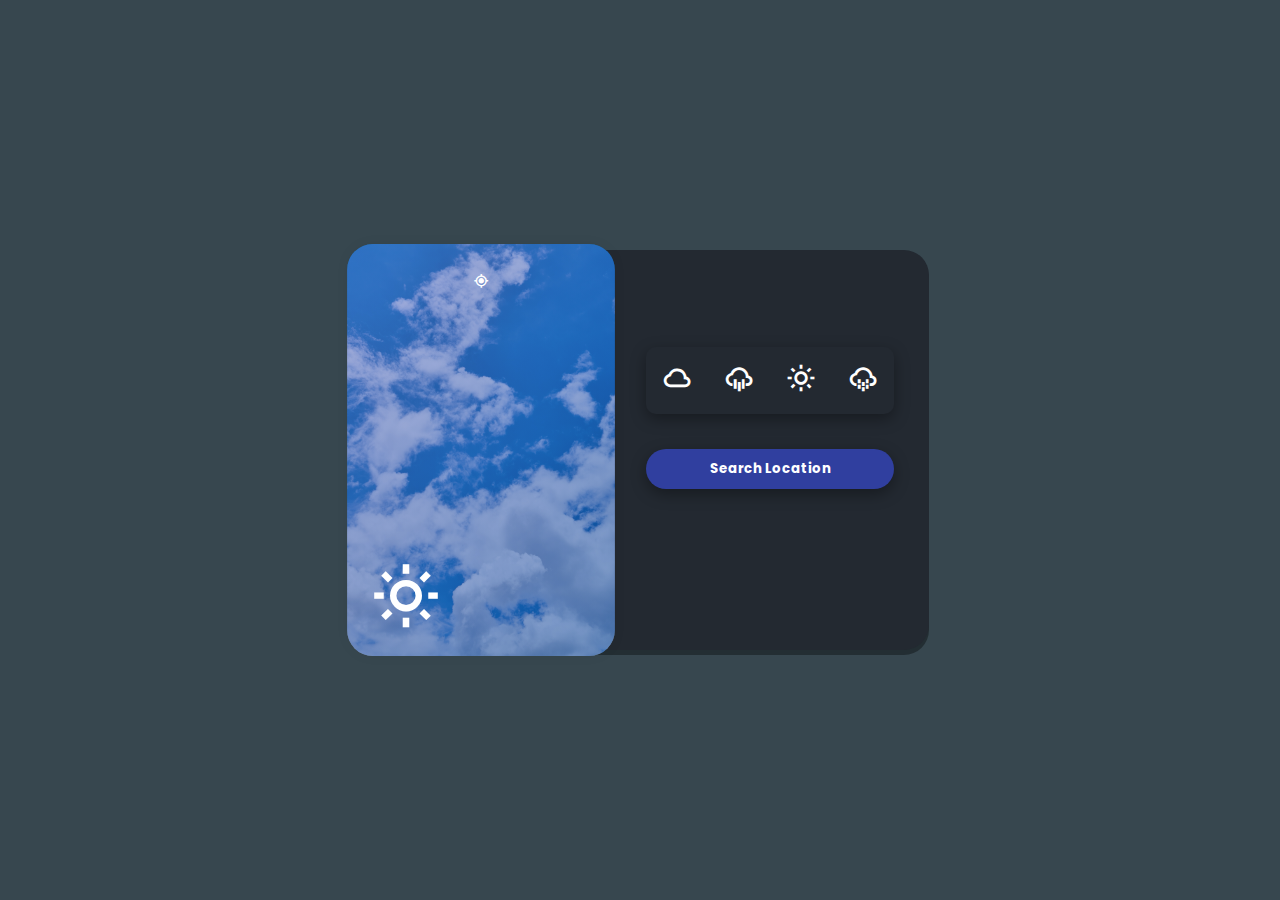
==== weather-widget/weather.html @ 09655ae6 "Add files via upload" ====
<!DOCTYPE html>
<html lang="en">

<head>
    <meta charset="UTF-8">
    <meta name="viewport" content="width=device-width, initial-scale=1.0">
    <link href='https://unpkg.com/boxicons@2.1.4/css/boxicons.min.css' rel='stylesheet'>
    <link rel="stylesheet" href="weather.css">
    <title>Weather App</title>
</head>

<body>

    <div class="container">
        <div class="left-info">
            <div class="pic-gradient"></div>
            <div class="today-info">
                <h2></h2>
                <span></span>
                <div>
                    <i class='bx bx-current-location'></i>
                    <span></span>
                </div>
            </div>
            <div class="today-weather">
                <i class='bx bx-sun'></i>
                <h1 class="weather-temp">

                </h1>
                <h3></h3>
            </div>
        </div>

        <div class="right-info">
            <div class="day-info">
                <div>
                    <span class="title"></span>
                    <span class="value"></span>
                </div>
                <div>
                    <span class="title"></span>
                    <span class="value"></span>
                </div>
                <div>
                    <span class="title"></span>
                    <span class="value"></span>
                </div>
            </div>

            <ul class="days-list">
                <li>
                    <i class='bx bx-cloud'></i>
                    <span></span>
                    <span class="temp-day"></span>
                </li>
                <li>
                    <i class='bx bx-cloud-rain'></i>
                    <span></span>
                    <span class="temp-day"></span>
                </li>
                <li>
                    <i class='bx bx-sun'></i>
                    <span></span>
                    <span class="temp-day"></span>
                </li>
                <li>
                    <i class='bx bx-cloud-drizzle'></i>
                    <span></span>
                    <span class="temp-day"></span>
                </li>
            </ul>

            <div class="btn-container">
                <button class="loc-button">Search Location</button>
            </div>

        </div>

    </div>

    <script src="weather.js"></script>

</body>

</html>
---- weather-widget/weather.css ----
@import url('https://fonts.googleapis.com/css2?family=Poppins:wght@300;400;500;600;700;800&display=swap');

* {
    margin: 0;
    padding: 0;
    box-sizing: border-box;
    font-family: 'Poppins', sans-serif;
}

body {
    background-color: #37474f;
    height: 100vh;
    display: flex;
    align-items: center;
    justify-content: center;
}

.container {
    height: 400px;
    background-color: #232931;
    color: #fff;
    border-radius: 25px;
    box-shadow: 0 5px rgba(0, 0, 0, 0.35);
}

.left-info {
    width: 260px;
    height: 100%;
    float: left;
    display: flex;
    border-radius: 25px;
    justify-content: center;
    background: url(weather-image.jpg);
    background-position: center;
    background-size: cover;
    transform: scale(1.03) perspective(200px);
    cursor: pointer;
    box-shadow: 0 0 20px -10px rgba(0, 0, 0, 0.2);
    transition: all 0.3s ease;
}

.left-info:hover {
    transform: scale(1.1) perspective(2500px) rotateY(5deg);
}

.pic-gradient {
    position: absolute;
    width: 100%;
    height: 100%;
    top: 0;
    left: 0;
    background: linear-gradient(135deg, #5c6bc0 10%, #0d47a1 100%);
    border-radius: 25px;
    opacity: 0.5;
}

.today-info {
    position: absolute;
    display: flex;
    flex-direction: column;
    margin-top: 25px;
}

.today-weather {
    position: absolute;
    display: flex;
    flex-direction: column;
    align-items: flex-start;
    bottom: 20px;
    left: 20px;
}

.today-weather .bx {
    font-size: 4.6rem;
}

.weather-temp {
    font-weight: 700;
    font-size: 3.5rem;
}

.right-info {
    float: right;
    position: relative;
    height: 100%;
    padding-top: 25px;
}

.day-info {
    padding: 25px 35px;
    display: flex;
    flex-direction: column;
}

.day-info div:not(:last-child) {
    margin-bottom: 6px;
}

.day-info div .title {
    font-weight: 700;
}

.day-info div .value {
    float: right;
}

.days-list {
    display: flex;
    list-style: none;
    margin: 10px 35px;
    box-shadow: 0 5px 15px rgba(0, 0, 0, 0.35);
    border-radius: 10px;
}

.days-list li {
    padding: 15px;
    cursor: pointer;
    display: flex;
    flex-direction: column;
    justify-content: space-between;
    align-items: center;
    border-radius: 10px;
    transition: all 0.3s ease;
}

.days-list li .bx {
    margin-bottom: 5px;
    font-size: 2rem;
}

.days-list li:hover {
    transform: scale(1.1);
    background: #fff;
    color: #222831;
    box-shadow: 0 5px 15px rgba(0, 0, 0, 0.35);
}

.days-list li .days-temp {
    margin-top: 6px;
    font-weight: 700;
}

.btn-container {
    padding: 25px 35px;
}

.loc-button {
    outline: none;
    width: 100%;
    border: none;
    font-weight: 700;
    border-radius: 25px;
    padding: 10px;
    background: #303f9f;
    color: #fff;
    cursor: pointer;
    box-shadow: 0 5px 15px rgba(0, 0, 0, 0.35);
    transition: all 0.3s ease;
}

.loc-button:hover {
    background-color: #1a237e;
}
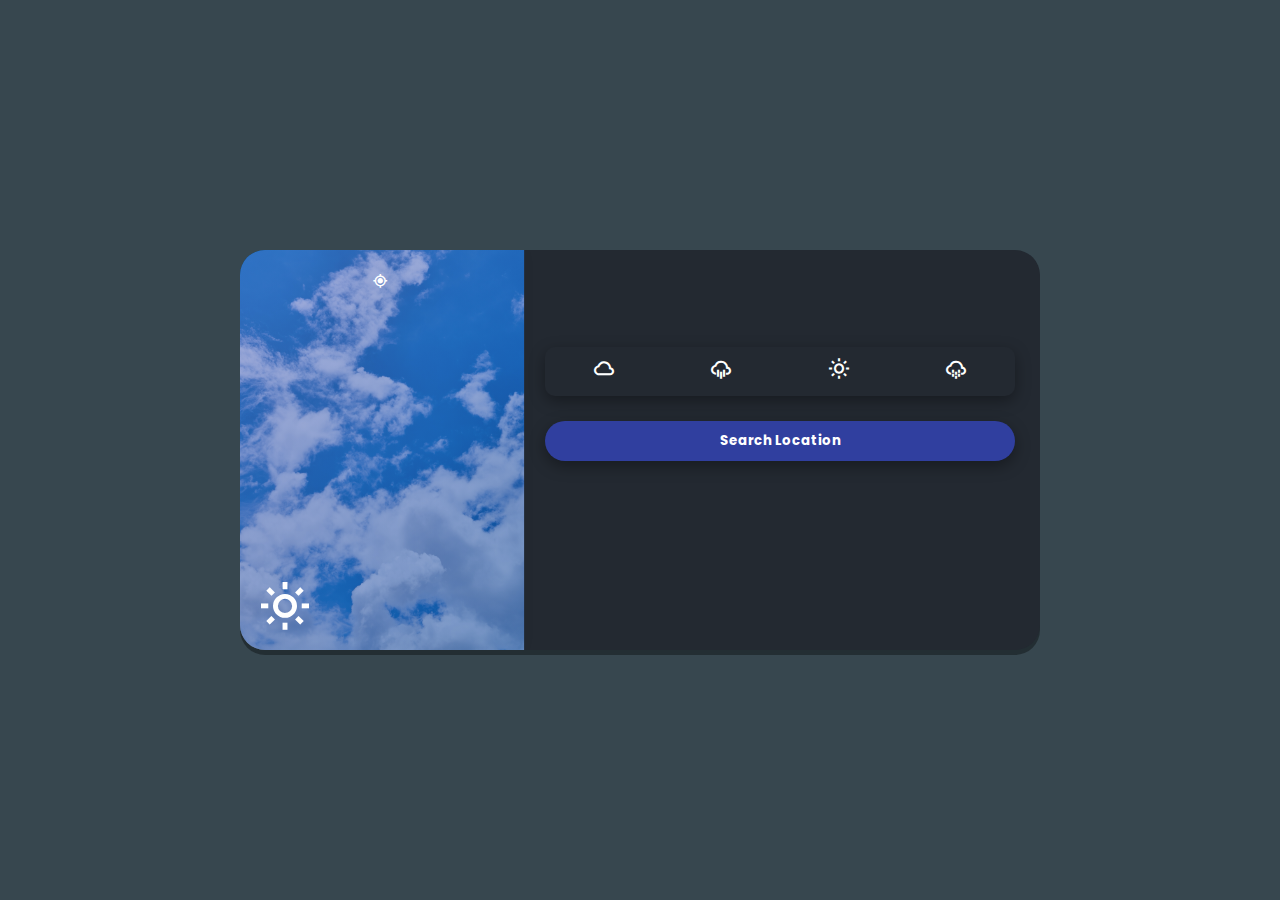
==== commit d7b7718d: "Update weather.html" ====
--- a/weather-widget/weather.html
+++ b/weather-widget/weather.html
@@ -7,10 +7,37 @@
     <link href='https://unpkg.com/boxicons@2.1.4/css/boxicons.min.css' rel='stylesheet'>
     <link rel="stylesheet" href="weather.css">
     <title>Weather App</title>
+    <!-- Add a base target to ensure all links open in parent window -->
+    <base target="_parent">
+    <!-- Add inline styles to make the widget iframe-friendly -->
+    <style>
+        /* These styles only apply when inside an iframe */
+        @media (max-width: 700px) {
+            .container {
+                border-radius: 15px;
+            }
+            
+            .today-weather .bx {
+                font-size: 2.5rem;
+            }
+            
+            .weather-temp {
+                font-size: 2.2rem;
+            }
+            
+            .days-list {
+                flex-wrap: wrap;
+                justify-content: center;
+            }
+            
+            .days-list li {
+                min-width: 70px;
+            }
+        }
+    </style>
 </head>
 
 <body>
-
     <div class="container">
         <div class="left-info">
             <div class="pic-gradient"></div>
@@ -24,9 +51,7 @@
             </div>
             <div class="today-weather">
                 <i class='bx bx-sun'></i>
-                <h1 class="weather-temp">
-
-                </h1>
+                <h1 class="weather-temp"></h1>
                 <h3></h3>
             </div>
         </div>
@@ -73,13 +98,28 @@
             <div class="btn-container">
                 <button class="loc-button">Search Location</button>
             </div>
-
         </div>
-
     </div>
 
     <script src="weather.js"></script>
-
+    <!-- Add iframe communication script -->
+    <script>
+        // Helper function to detect if we're in an iframe
+        function isInIframe() {
+            try {
+                return window.self !== window.top;
+            } catch (e) {
+                return true; // If there's an error, we're probably in an iframe with cross-origin issues
+            }
+        }
+        
+        // Adjust styling when in iframe
+        if (isInIframe()) {
+            document.body.style.height = 'auto';
+            document.body.style.padding = '10px';
+            document.body.style.background = 'transparent';
+        }
+    </script>
 </body>
 
-</html>+</html>
--- a/weather-widget/weather.css
+++ b/weather-widget/weather.css
@@ -16,19 +16,25 @@
 }
 
 .container {
-    height: 400px;
+    width: 100%;  /* Make container responsive */
+    height: 400px; /* Maintain a reasonable height */
+    max-width: 800px; /* Prevent it from getting too wide */
     background-color: #232931;
     color: #fff;
     border-radius: 25px;
     box-shadow: 0 5px rgba(0, 0, 0, 0.35);
+    overflow: hidden; /* Prevent content from spilling out */
+    margin: 0 auto; /* Center the container */
+    position: relative; /* Needed for absolute positioning */
 }
 
 .left-info {
-    width: 260px;
+    width: 35%; /* Use percentage instead of fixed pixel width */
+    min-width: 200px; /* Set a minimum width */
     height: 100%;
     float: left;
     display: flex;
-    border-radius: 25px;
+    border-radius: 25px 0 0 25px; /* Only round left corners */
     justify-content: center;
     background: url(weather-image.jpg);
     background-position: center;
@@ -37,10 +43,11 @@
     cursor: pointer;
     box-shadow: 0 0 20px -10px rgba(0, 0, 0, 0.2);
     transition: all 0.3s ease;
+    position: relative; /* For absolute positioning of children */
 }
 
 .left-info:hover {
-    transform: scale(1.1) perspective(2500px) rotateY(5deg);
+    transform: scale(1.05) perspective(2500px) rotateY(5deg);
 }
 
 .pic-gradient {
@@ -50,7 +57,7 @@
     top: 0;
     left: 0;
     background: linear-gradient(135deg, #5c6bc0 10%, #0d47a1 100%);
-    border-radius: 25px;
+    border-radius: 25px 0 0 25px; /* Match left-info border radius */
     opacity: 0.5;
 }
 
@@ -59,6 +66,8 @@
     display: flex;
     flex-direction: column;
     margin-top: 25px;
+    padding: 0 10px; /* Add some padding */
+    max-width: 100%; /* Prevent overflow */
 }
 
 .today-weather {
@@ -71,12 +80,12 @@
 }
 
 .today-weather .bx {
-    font-size: 4.6rem;
+    font-size: 3.5rem; /* Slightly reduced from 4.6rem */
 }
 
 .weather-temp {
     font-weight: 700;
-    font-size: 3.5rem;
+    font-size: 2.8rem; /* Slightly reduced from 3.5rem */
 }
 
 .right-info {
@@ -84,10 +93,12 @@
     position: relative;
     height: 100%;
     padding-top: 25px;
+    width: 65%; /* Complement to left-info width */
+    box-sizing: border-box; /* Include padding in width calculation */
 }
 
 .day-info {
-    padding: 25px 35px;
+    padding: 25px;
     display: flex;
     flex-direction: column;
 }
@@ -107,13 +118,13 @@
 .days-list {
     display: flex;
     list-style: none;
-    margin: 10px 35px;
+    margin: 10px 25px;
     box-shadow: 0 5px 15px rgba(0, 0, 0, 0.35);
     border-radius: 10px;
 }
 
 .days-list li {
-    padding: 15px;
+    padding: 10px; /* Reduced from 15px */
     cursor: pointer;
     display: flex;
     flex-direction: column;
@@ -121,15 +132,16 @@
     align-items: center;
     border-radius: 10px;
     transition: all 0.3s ease;
+    flex: 1; /* Distribute width evenly */
 }
 
 .days-list li .bx {
     margin-bottom: 5px;
-    font-size: 2rem;
+    font-size: 1.5rem; /* Reduced from 2rem */
 }
 
 .days-list li:hover {
-    transform: scale(1.1);
+    transform: scale(1.05); /* Reduced from 1.1 */
     background: #fff;
     color: #222831;
     box-shadow: 0 5px 15px rgba(0, 0, 0, 0.35);
@@ -138,10 +150,11 @@
 .days-list li .days-temp {
     margin-top: 6px;
     font-weight: 700;
+    font-size: 0.9rem; /* Added to control size */
 }
 
 .btn-container {
-    padding: 25px 35px;
+    padding: 15px 25px; /* Reduced from 25px 35px */
 }
 
 .loc-button {
@@ -160,4 +173,32 @@
 
 .loc-button:hover {
     background-color: #1a237e;
-}+}
+
+/* Media queries for better responsiveness */
+@media (max-width: 600px) {
+    .container {
+        height: auto; /* Allow height to adjust */
+        min-height: 400px;
+    }
+    
+    .left-info {
+        width: 100%;
+        height: 200px;
+        float: none;
+        border-radius: 25px 25px 0 0;
+    }
+    
+    .pic-gradient {
+        border-radius: 25px 25px 0 0;
+    }
+    
+    .right-info {
+        width: 100%;
+        float: none;
+    }
+    
+    .days-list li .bx {
+        font-size: 1.2rem;
+    }
+}
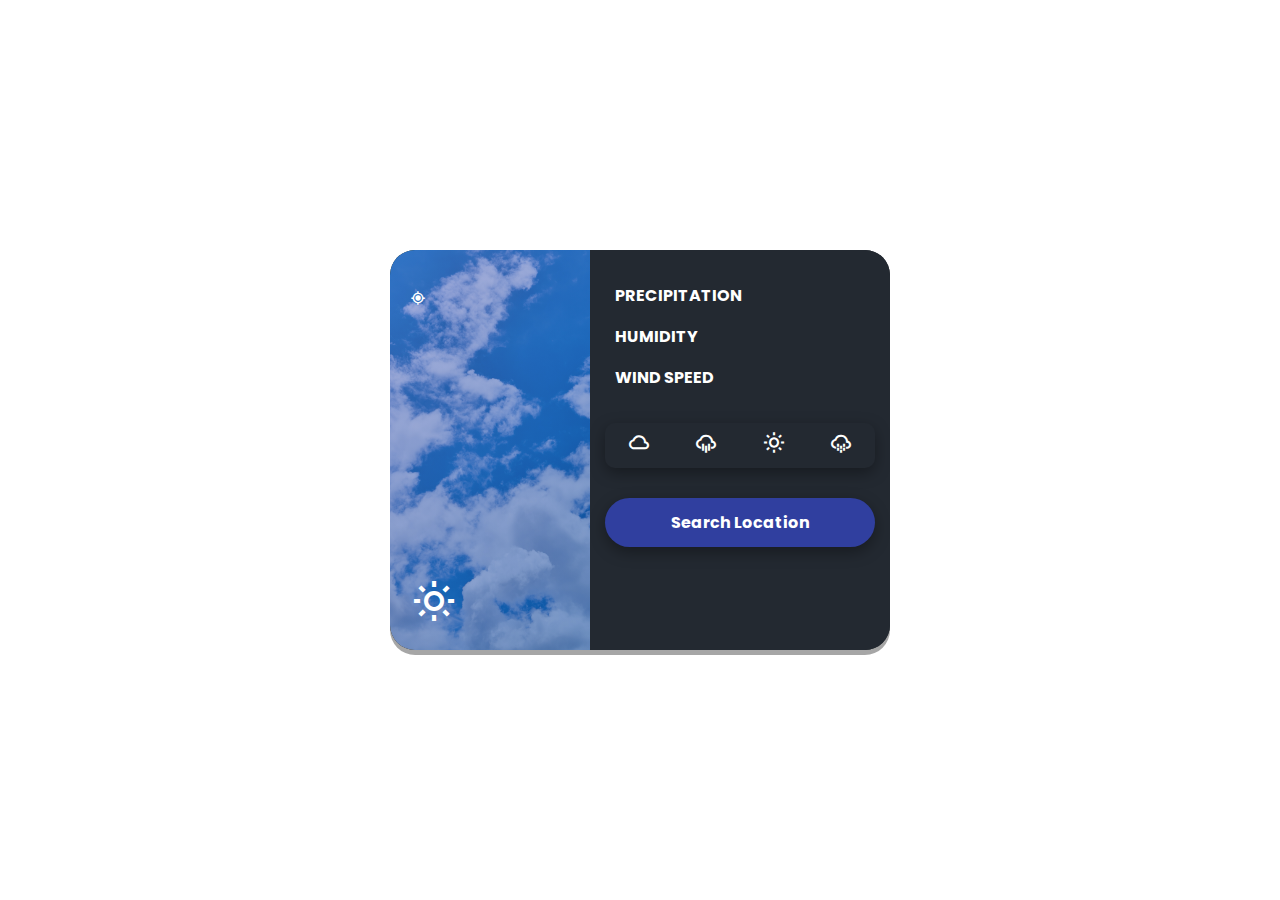
==== commit 534bc147: "Update weather.html" ====
--- a/weather-widget/weather.html
+++ b/weather-widget/weather.html
@@ -7,31 +7,31 @@
     <link href='https://unpkg.com/boxicons@2.1.4/css/boxicons.min.css' rel='stylesheet'>
     <link rel="stylesheet" href="weather.css">
     <title>Weather App</title>
-    <!-- Add a base target to ensure all links open in parent window -->
     <base target="_parent">
-    <!-- Add inline styles to make the widget iframe-friendly -->
+    <!-- Additional styles to eliminate any space issues -->
     <style>
-        /* These styles only apply when inside an iframe */
-        @media (max-width: 700px) {
-            .container {
-                border-radius: 15px;
+        html, body {
+            margin: 0;
+            padding: 0;
+            height: 100%;
+            width: 100%;
+            overflow: hidden;
+            background-color: transparent !important;
+        }
+        
+        /* Force container to take available width */
+        .container {
+            margin: 0 auto;
+        }
+        
+        /* Adjust content when viewed in iframe */
+        @media (max-width: 500px) {
+            .days-list li .bx {
+                font-size: 1.25rem;
             }
             
-            .today-weather .bx {
-                font-size: 2.5rem;
-            }
-            
-            .weather-temp {
-                font-size: 2.2rem;
-            }
-            
-            .days-list {
-                flex-wrap: wrap;
-                justify-content: center;
-            }
-            
-            .days-list li {
-                min-width: 70px;
+            .days-list li span {
+                font-size: 0.8rem;
             }
         }
     </style>
@@ -59,15 +59,15 @@
         <div class="right-info">
             <div class="day-info">
                 <div>
-                    <span class="title"></span>
+                    <span class="title">PRECIPITATION</span>
                     <span class="value"></span>
                 </div>
                 <div>
-                    <span class="title"></span>
+                    <span class="title">HUMIDITY</span>
                     <span class="value"></span>
                 </div>
                 <div>
-                    <span class="title"></span>
+                    <span class="title">WIND SPEED</span>
                     <span class="value"></span>
                 </div>
             </div>
@@ -102,23 +102,68 @@
     </div>
 
     <script src="weather.js"></script>
-    <!-- Add iframe communication script -->
     <script>
-        // Helper function to detect if we're in an iframe
+        // Improved iframe detection and sizing
         function isInIframe() {
             try {
                 return window.self !== window.top;
             } catch (e) {
-                return true; // If there's an error, we're probably in an iframe with cross-origin issues
+                return true;
             }
         }
         
-        // Adjust styling when in iframe
-        if (isInIframe()) {
-            document.body.style.height = 'auto';
-            document.body.style.padding = '10px';
-            document.body.style.background = 'transparent';
+        // Notify parent frame about our dimensions
+        function notifyParentSize() {
+            if (isInIframe()) {
+                const container = document.querySelector('.container');
+                const height = container.offsetHeight;
+                const width = container.offsetWidth;
+                
+                window.parent.postMessage({
+                    type: 'resize',
+                    height: height,
+                    width: width
+                }, '*');
+                
+                // Also use direct styling to remove any extra space
+                document.body.style.height = height + 'px';
+                document.body.style.width = '100%';
+                document.body.style.maxWidth = width + 'px';
+                document.body.style.overflow = 'hidden';
+            }
         }
+        
+        // Fix sizing issues
+        document.addEventListener('DOMContentLoaded', function() {
+            if (isInIframe()) {
+                // Immediately apply styles to eliminate black space
+                document.body.style.background = 'transparent';
+                document.body.style.margin = '0';
+                document.body.style.padding = '0';
+                document.body.style.overflow = 'hidden';
+                
+                // Initial notification
+                setTimeout(notifyParentSize, 100);
+                
+                // Set up resize event
+                window.addEventListener('resize', notifyParentSize);
+                
+                // Make sure we adjust size after weather data loads
+                setTimeout(notifyParentSize, 1000);
+                setTimeout(notifyParentSize, 2000);
+            }
+        });
+        
+        // Override the button click to prevent the prompt from causing layout issues
+        document.querySelector('.loc-button').addEventListener('click', function(e) {
+            e.preventDefault();
+            const location = prompt('Enter location:');
+            if (location && typeof fetchWeatherData === 'function') {
+                fetchWeatherData(location);
+                // Update size after data loads
+                setTimeout(notifyParentSize, 1000);
+            }
+        });
     </script>
 </body>
 
--- a/weather-widget/weather.css
+++ b/weather-widget/weather.css
@@ -8,46 +8,45 @@
 }
 
 body {
-    background-color: #37474f;
-    height: 100vh;
+    background-color: transparent; /* Change to transparent */
+    margin: 0;
+    padding: 0;
     display: flex;
     align-items: center;
     justify-content: center;
+    min-height: 100vh;
+    width: 100%;
+    overflow: hidden; /* Prevent scrollbars */
 }
 
 .container {
-    width: 100%;  /* Make container responsive */
-    height: 400px; /* Maintain a reasonable height */
-    max-width: 800px; /* Prevent it from getting too wide */
+    width: 100%;  /* Full width */
+    max-width: 500px; /* Reduced from 800px */
     background-color: #232931;
     color: #fff;
     border-radius: 25px;
     box-shadow: 0 5px rgba(0, 0, 0, 0.35);
-    overflow: hidden; /* Prevent content from spilling out */
-    margin: 0 auto; /* Center the container */
-    position: relative; /* Needed for absolute positioning */
+    overflow: hidden;
+    margin: 0 auto;
+    position: relative;
 }
 
 .left-info {
-    width: 35%; /* Use percentage instead of fixed pixel width */
-    min-width: 200px; /* Set a minimum width */
-    height: 100%;
-    float: left;
-    display: flex;
-    border-radius: 25px 0 0 25px; /* Only round left corners */
+    width: 100%; /* Full width on mobile */
+    height: 220px; /* Fixed height for the top portion */
+    float: none; /* Not floating anymore */
+    display: flex;
+    border-radius: 25px 25px 0 0; /* Only round top corners */
     justify-content: center;
     background: url(weather-image.jpg);
     background-position: center;
     background-size: cover;
-    transform: scale(1.03) perspective(200px);
-    cursor: pointer;
-    box-shadow: 0 0 20px -10px rgba(0, 0, 0, 0.2);
-    transition: all 0.3s ease;
-    position: relative; /* For absolute positioning of children */
+    position: relative;
+    transform: none; /* Remove the transform */
 }
 
 .left-info:hover {
-    transform: scale(1.05) perspective(2500px) rotateY(5deg);
+    transform: none; /* Remove hover effect */
 }
 
 .pic-gradient {
@@ -57,7 +56,7 @@
     top: 0;
     left: 0;
     background: linear-gradient(135deg, #5c6bc0 10%, #0d47a1 100%);
-    border-radius: 25px 0 0 25px; /* Match left-info border radius */
+    border-radius: 25px 25px 0 0; /* Match left-info border radius */
     opacity: 0.5;
 }
 
@@ -66,95 +65,121 @@
     display: flex;
     flex-direction: column;
     margin-top: 25px;
-    padding: 0 10px; /* Add some padding */
-    max-width: 100%; /* Prevent overflow */
+    padding: 0 20px;
+    text-align: center;
+    width: 100%;
+}
+
+.today-info h2 {
+    font-size: 2.5rem;
+    margin-bottom: 5px;
+}
+
+.today-info > div {
+    display: flex;
+    align-items: center;
+    justify-content: center;
+    margin-top: 10px;
 }
 
 .today-weather {
     position: absolute;
     display: flex;
     flex-direction: column;
-    align-items: flex-start;
+    align-items: center; /* Center items */
+    justify-content: flex-end;
     bottom: 20px;
-    left: 20px;
+    width: 100%; /* Full width */
+    left: 0; /* Position from the left */
+    text-align: center;
 }
 
 .today-weather .bx {
-    font-size: 3.5rem; /* Slightly reduced from 4.6rem */
+    font-size: 3rem;
 }
 
 .weather-temp {
     font-weight: 700;
-    font-size: 2.8rem; /* Slightly reduced from 3.5rem */
+    font-size: 3.5rem;
+    margin: 0;
+}
+
+.today-weather h3 {
+    margin-top: 5px;
+    font-size: 1.5rem;
+    font-weight: 400;
 }
 
 .right-info {
-    float: right;
-    position: relative;
-    height: 100%;
-    padding-top: 25px;
-    width: 65%; /* Complement to left-info width */
-    box-sizing: border-box; /* Include padding in width calculation */
+    float: none; /* Not floating anymore */
+    width: 100%; /* Full width */
+    padding: 15px 0 0 0;
+    background-color: #232931;
 }
 
 .day-info {
-    padding: 25px;
-    display: flex;
-    flex-direction: column;
+    padding: 10px 25px;
+    display: flex;
+    flex-direction: column;
+}
+
+.day-info div {
+    display: flex;
+    justify-content: space-between;
+    padding: 8px 0;
 }
 
 .day-info div:not(:last-child) {
-    margin-bottom: 6px;
+    margin-bottom: 0;
 }
 
 .day-info div .title {
     font-weight: 700;
 }
 
-.day-info div .value {
-    float: right;
-}
-
 .days-list {
     display: flex;
     list-style: none;
-    margin: 10px 25px;
+    margin: 15px 15px;
+    padding: 0;
     box-shadow: 0 5px 15px rgba(0, 0, 0, 0.35);
     border-radius: 10px;
 }
 
 .days-list li {
-    padding: 10px; /* Reduced from 15px */
+    padding: 8px 5px;
     cursor: pointer;
     display: flex;
     flex-direction: column;
-    justify-content: space-between;
+    justify-content: center;
     align-items: center;
     border-radius: 10px;
-    transition: all 0.3s ease;
-    flex: 1; /* Distribute width evenly */
+    flex: 1;
+    text-align: center;
 }
 
 .days-list li .bx {
     margin-bottom: 5px;
-    font-size: 1.5rem; /* Reduced from 2rem */
+    font-size: 1.5rem;
 }
 
 .days-list li:hover {
-    transform: scale(1.05); /* Reduced from 1.1 */
+    transform: scale(1.05);
     background: #fff;
     color: #222831;
-    box-shadow: 0 5px 15px rgba(0, 0, 0, 0.35);
-}
-
-.days-list li .days-temp {
-    margin-top: 6px;
-    font-weight: 700;
-    font-size: 0.9rem; /* Added to control size */
+}
+
+.days-list li span {
+    font-size: 0.85rem;
+}
+
+.days-list li .day-temp {
+    margin-top: 5px;
+    font-weight: 700;
 }
 
 .btn-container {
-    padding: 15px 25px; /* Reduced from 25px 35px */
+    padding: 15px 15px 20px;
 }
 
 .loc-button {
@@ -163,42 +188,55 @@
     border: none;
     font-weight: 700;
     border-radius: 25px;
-    padding: 10px;
+    padding: 12px;
     background: #303f9f;
     color: #fff;
     cursor: pointer;
     box-shadow: 0 5px 15px rgba(0, 0, 0, 0.35);
     transition: all 0.3s ease;
+    font-size: 1rem;
 }
 
 .loc-button:hover {
     background-color: #1a237e;
 }
 
-/* Media queries for better responsiveness */
-@media (max-width: 600px) {
+/* Mobile-first approach */
+@media (min-width: 600px) {
     .container {
-        height: auto; /* Allow height to adjust */
-        min-height: 400px;
+        display: flex;
+        flex-wrap: wrap;
+        height: 400px;
     }
     
     .left-info {
-        width: 100%;
-        height: 200px;
-        float: none;
-        border-radius: 25px 25px 0 0;
+        width: 40%;
+        height: 100%;
+        border-radius: 25px 0 0 25px;
     }
     
     .pic-gradient {
-        border-radius: 25px 25px 0 0;
+        border-radius: 25px 0 0 25px;
     }
     
     .right-info {
-        width: 100%;
-        float: none;
-    }
-    
-    .days-list li .bx {
-        font-size: 1.2rem;
-    }
-}
+        width: 60%;
+        height: 100%;
+    }
+    
+    .today-info {
+        text-align: left;
+        padding-left: 20px;
+    }
+    
+    .today-info > div {
+        justify-content: flex-start;
+    }
+    
+    .today-weather {
+        align-items: flex-start;
+        text-align: left;
+        left: 20px;
+        width: auto;
+    }
+}
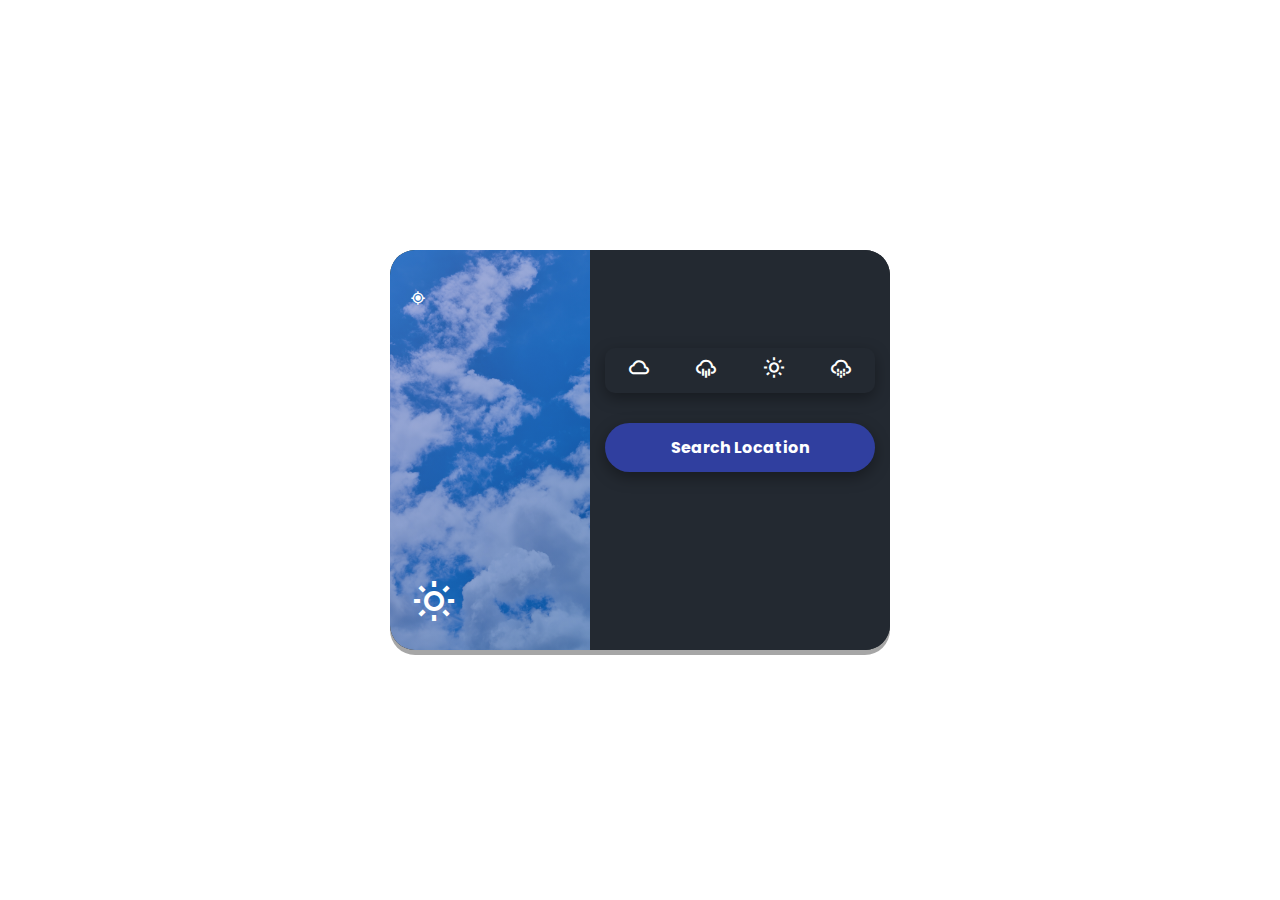
==== commit 51ad4ed3: "Update weather.html" ====
--- a/weather-widget/weather.html
+++ b/weather-widget/weather.html
@@ -7,37 +7,10 @@
     <link href='https://unpkg.com/boxicons@2.1.4/css/boxicons.min.css' rel='stylesheet'>
     <link rel="stylesheet" href="weather.css">
     <title>Weather App</title>
-    <base target="_parent">
-    <!-- Additional styles to eliminate any space issues -->
-    <style>
-        html, body {
-            margin: 0;
-            padding: 0;
-            height: 100%;
-            width: 100%;
-            overflow: hidden;
-            background-color: transparent !important;
-        }
-        
-        /* Force container to take available width */
-        .container {
-            margin: 0 auto;
-        }
-        
-        /* Adjust content when viewed in iframe */
-        @media (max-width: 500px) {
-            .days-list li .bx {
-                font-size: 1.25rem;
-            }
-            
-            .days-list li span {
-                font-size: 0.8rem;
-            }
-        }
-    </style>
 </head>
 
 <body>
+
     <div class="container">
         <div class="left-info">
             <div class="pic-gradient"></div>
@@ -51,7 +24,9 @@
             </div>
             <div class="today-weather">
                 <i class='bx bx-sun'></i>
-                <h1 class="weather-temp"></h1>
+                <h1 class="weather-temp">
+
+                </h1>
                 <h3></h3>
             </div>
         </div>
@@ -59,15 +34,15 @@
         <div class="right-info">
             <div class="day-info">
                 <div>
-                    <span class="title">PRECIPITATION</span>
+                    <span class="title"></span>
                     <span class="value"></span>
                 </div>
                 <div>
-                    <span class="title">HUMIDITY</span>
+                    <span class="title"></span>
                     <span class="value"></span>
                 </div>
                 <div>
-                    <span class="title">WIND SPEED</span>
+                    <span class="title"></span>
                     <span class="value"></span>
                 </div>
             </div>
@@ -98,73 +73,13 @@
             <div class="btn-container">
                 <button class="loc-button">Search Location</button>
             </div>
+
         </div>
+
     </div>
 
     <script src="weather.js"></script>
-    <script>
-        // Improved iframe detection and sizing
-        function isInIframe() {
-            try {
-                return window.self !== window.top;
-            } catch (e) {
-                return true;
-            }
-        }
-        
-        // Notify parent frame about our dimensions
-        function notifyParentSize() {
-            if (isInIframe()) {
-                const container = document.querySelector('.container');
-                const height = container.offsetHeight;
-                const width = container.offsetWidth;
-                
-                window.parent.postMessage({
-                    type: 'resize',
-                    height: height,
-                    width: width
-                }, '*');
-                
-                // Also use direct styling to remove any extra space
-                document.body.style.height = height + 'px';
-                document.body.style.width = '100%';
-                document.body.style.maxWidth = width + 'px';
-                document.body.style.overflow = 'hidden';
-            }
-        }
-        
-        // Fix sizing issues
-        document.addEventListener('DOMContentLoaded', function() {
-            if (isInIframe()) {
-                // Immediately apply styles to eliminate black space
-                document.body.style.background = 'transparent';
-                document.body.style.margin = '0';
-                document.body.style.padding = '0';
-                document.body.style.overflow = 'hidden';
-                
-                // Initial notification
-                setTimeout(notifyParentSize, 100);
-                
-                // Set up resize event
-                window.addEventListener('resize', notifyParentSize);
-                
-                // Make sure we adjust size after weather data loads
-                setTimeout(notifyParentSize, 1000);
-                setTimeout(notifyParentSize, 2000);
-            }
-        });
-        
-        // Override the button click to prevent the prompt from causing layout issues
-        document.querySelector('.loc-button').addEventListener('click', function(e) {
-            e.preventDefault();
-            const location = prompt('Enter location:');
-            if (location && typeof fetchWeatherData === 'function') {
-                fetchWeatherData(location);
-                // Update size after data loads
-                setTimeout(notifyParentSize, 1000);
-            }
-        });
-    </script>
+
 </body>
 
 </html>
